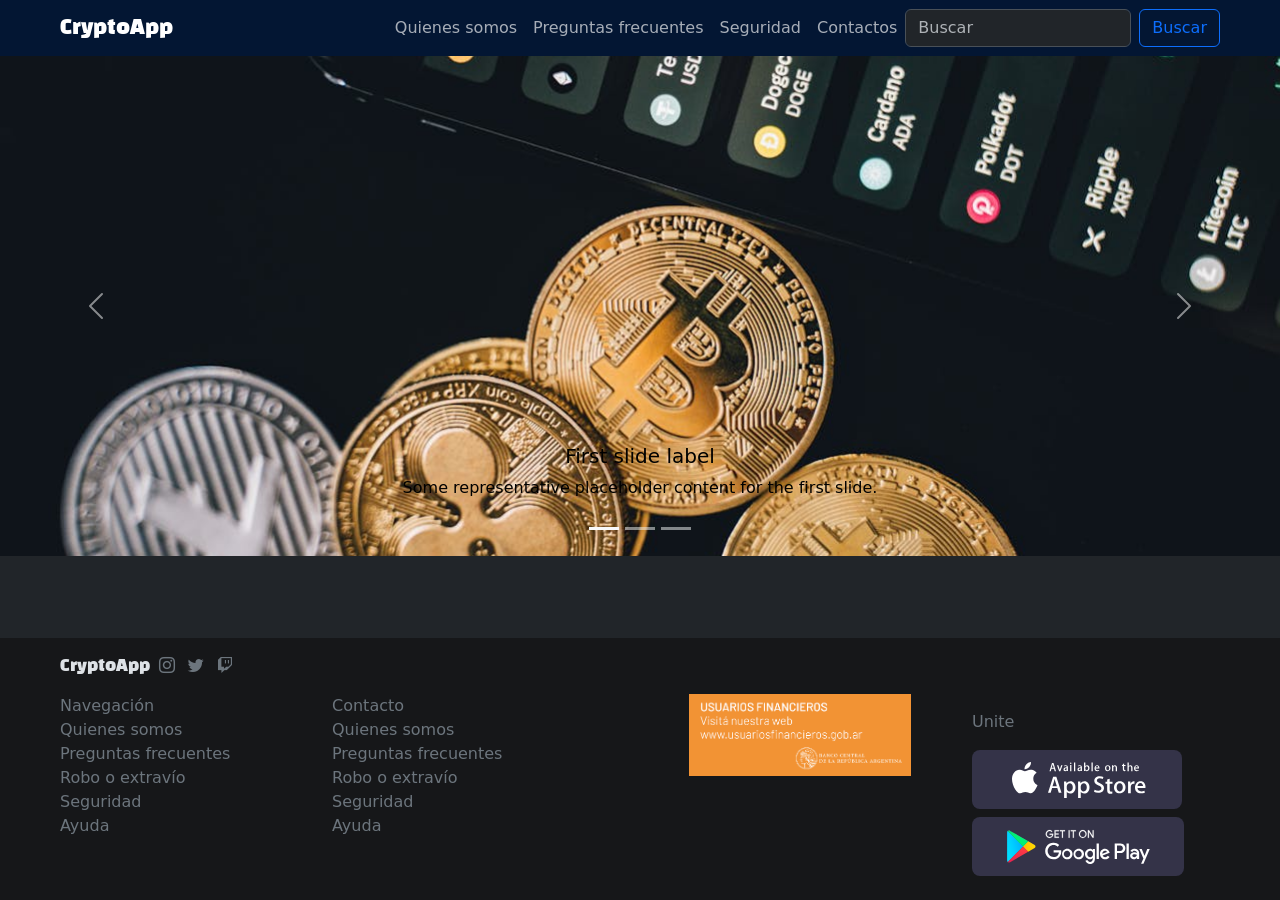
==== index.html @ b3b66b2b "modifique los iconos de atras y adelante y las lineas de controles del carousel" ====
<!doctype html>
<html lang="es" data-bs-theme="dark">
  <head>
    <meta charset="UTF-8" />
    <meta name="viewport" content="width=device-width, initial-scale=1.0" />
    <meta name="description" content="Empresa de criptomonedas" />
    <meta name="author" content="Valentin Patti" />
    <link rel="stylesheet" href="./css/bootstrap.min.css" />
    <link rel="stylesheet" href="./css/style.css" />
    <title>CryptoApp</title>
  </head>
  <body>
    <header>
      <nav class="navbar navbar-expand-lg bg-primary-subtle">
        <div class="container-fluid ms-md-5">
          <a class="navbar-brand cryptoapp" href="./index.html">CryptoApp</a>

          <button
            class="navbar-toggler"
            type="button"
            data-bs-toggle="collapse"
            data-bs-target="#navbarSupportedContent"
            aria-controls="navbarSupportedContent"
            aria-expanded="false"
            aria-label="Toggle navigation"
          >
            <span class="navbar-toggler-icon"></span>
          </button>

          <div class="collapse navbar-collapse" id="navbarSupportedContent">
            <ul class="navbar-nav ms-auto mb-2 mb-lg-0">
              <li class="nav-item">
                <a
                  class="nav-link"
                  aria-current="page"
                  href="./pages/quienes-somos.html"
                  >Quienes somos</a
                >
              </li>
              <li class="nav-item">
                <a class="nav-link" href="./pages/preguntas-frecuentes.html"
                  >Preguntas frecuentes</a
                >
              </li>
              <li class="nav-item">
                <a class="nav-link" href="#">Seguridad</a>
              </li>
              <li class="nav-item">
                <a class="nav-link" href="./pages/contacto.html">Contactos</a>
              </li>
            </ul>
            <form class="d-flex" role="search">
              <input
                class="form-control me-2"
                type="search"
                placeholder="Buscar"
                aria-label="Search"
              />
              <button class="btn btn-outline-primary me-5" type="submit">
                Buscar
              </button>
            </form>
          </div>
        </div>
      </nav>
    </header>
    <main>
      <section id="carousel-CryptoApp" class="carousel slide">
        <div class="carousel-indicators">
          <button
            type="button"
            data-bs-target="#carousel-CryptoApp"
            data-bs-slide-to="0"
            class="active bg-light"
            aria-current="true"
            aria-label="Slide 1"
          ></button>
          <button
            type="button"
            data-bs-target="#carousel-CryptoApp"
            class="bg-light"
            data-bs-slide-to="1"
            aria-label="Slide 2"
          ></button>
          <button
            type="button"
            data-bs-target="#carousel-CryptoApp"
            class="bg-light"
            data-bs-slide-to="2"
            aria-label="Slide 3"
          ></button>
        </div>
        <div class="carousel-inner">
          <div class="carousel-item active">
            <img
              src="./img/banner/app-coins.jpg"
              class="d-block w-100 img-carousel"
              alt="..."
            />
            <div class="carousel-caption d-none d-md-block">
              <h5>First slide label</h5>
              <p>
                Some representative placeholder content for the first slide.
              </p>
            </div>
          </div>
          <div class="carousel-item">
            <img
              src="./img/banner/blockchain.jpg"
              class="d-block w-100 img-carousel img-carousel-celular"
              alt="..."
            />
            <div class="carousel-caption d-none d-md-block">
              <h5>Second slide label</h5>
              <p>
                Some representative placeholder content for the second slide.
              </p>
            </div>
          </div>
          <div class="carousel-item">
            <img
              src="./img/banner/ethereum-bitcoin.jpg"
              class="d-block w-100 img-carousel"
              alt="..."
            />
            <div class="carousel-caption d-none d-md-block">
              <h5>Third slide label</h5>
              <p>
                Some representative placeholder content for the third slide.
              </p>
            </div>
          </div>
        </div>
        <button
          class="carousel-control-prev"
          type="button"
          data-bs-target="#carousel-CryptoApp"
          data-bs-slide="prev"
        >
          <span class="carousel-control-prev-icon" aria-hidden="true"></span>
          <span class="visually-hidden">Previous</span>
        </button>
        <button
          class="carousel-control-next"
          type="button"
          data-bs-target="#carousel-CryptoApp"
          data-bs-slide="next"
        >
          <span class="carousel-control-next-icon" aria-hidden="true"></span>
          <span class="visually-hidden">Next</span>
        </button>
      </section>
    </main>
    <footer class="bg-secondary-subtle">
      <div class="container-fluid">
        <div class="cryptoapp text-center text-md-start py-3 ms-md-5">
          CryptoApp
          <i class="bi bi-instagram mx-1 text-secondary"></i>
          <i class="bi bi-twitter mx-1 text-secondary"></i>
          <i class="bi bi-twitch mx-1 text-secondary"></i>
        </div>

        <div class="row">
          <div class="text-center col-md-6 text-md-start col-lg-3">
            <ul class="text-secondary list-unstyled ms-md-5">
              Navegación
              <li>
                <a href="#" class="text-secondary text-decoration-none"
                  >Quienes somos</a
                >
              </li>
              <li>
                <a href="#" class="text-secondary text-decoration-none"
                  >Preguntas frecuentes</a
                >
              </li>
              <li>
                <a href="#" class="text-secondary text-decoration-none"
                  >Robo o extravío</a
                >
              </li>
              <li>
                <a href="#" class="text-secondary text-decoration-none"
                  >Seguridad</a
                >
              </li>
              <li>
                <a href="#" class="text-secondary text-decoration-none"
                  >Ayuda</a
                >
              </li>
            </ul>
          </div>

          <div class="text-center col-md-6 text-md-start col-lg-3">
            <ul class="text-secondary list-unstyled">
              Contacto
              <li>
                <a href="#" class="text-secondary text-decoration-none"
                  >Quienes somos</a
                >
              </li>
              <li>
                <a href="#" class="text-secondary text-decoration-none"
                  >Preguntas frecuentes</a
                >
              </li>
              <li>
                <a href="#" class="text-secondary text-decoration-none"
                  >Robo o extravío</a
                >
              </li>
              <li>
                <a href="#" class="text-secondary text-decoration-none"
                  >Seguridad</a
                >
              </li>
              <li>
                <a href="#" class="text-secondary text-decoration-none"
                  >Ayuda</a
                >
              </li>
            </ul>
          </div>

          <div class="w-md-50 w-lg-25">
            <img
              src="./img/usuariosfinancieros.png"
              alt="usuariosfinancieros"
              class="w-75 mx-auto d-block col-md-6 col-lg3"
            />
          </div>

          <div
            class="text-center text-secondary py-3 col-md-6 text-md-start col-lg-3"
          >
            <p class="text-md-start">Unite</p>
            <img src="./img/badge-apple-store.svg" alt="appstore" class="" />
            <img
              src="./img/google-play-badge-bb.svg"
              alt="googleplay"
              class="py-2"
            />
          </div>
        </div>
      </div>
    </footer>
    <script src="./js/bootstrap.bundle.min.js"></script>
  </body>
</html>
---- css/style.css ----
@import url("https://fonts.googleapis.com/css2?family=Black+Han+Sans&family=Montserrat:ital,wght@0,100..900;1,100..900&family=Roboto+Slab:wght@100..900&family=Roboto:ital,wght@0,100..900;1,100..900&display=swap");
@import url("https://cdn.jsdelivr.net/npm/bootstrap-icons@1.13.1/font/bootstrap-icons.min.css");
body {
  min-height: 100vh;
  display: flex;
  flex-direction: column;
}

main {
  flex-grow: 1;
}

.cryptoapp {
  font-family: "Black Han Sans", sans-serif;
}

.img-carousel {
  height: 250px;
  object-fit: cover;
}

.carousel-control-prev-icon, .carousel-control-next-icon{
    filter: invert(1);
}

@media (width >= 768px) {
  .w-md-50 {
    width: 50%;
  }
}

@media (width >= 992px) {
  .w-lg-25 {
    width: 25%;
  }
}

@media (width >= 768px) {
  .img-carousel {
    height: 350px;
  }
}

@media (width >= 992px) {
  .img-carousel {
    height: 500px;
  }

  .img-carousel-celular{
    object-position: 50% 80%;
  }
}
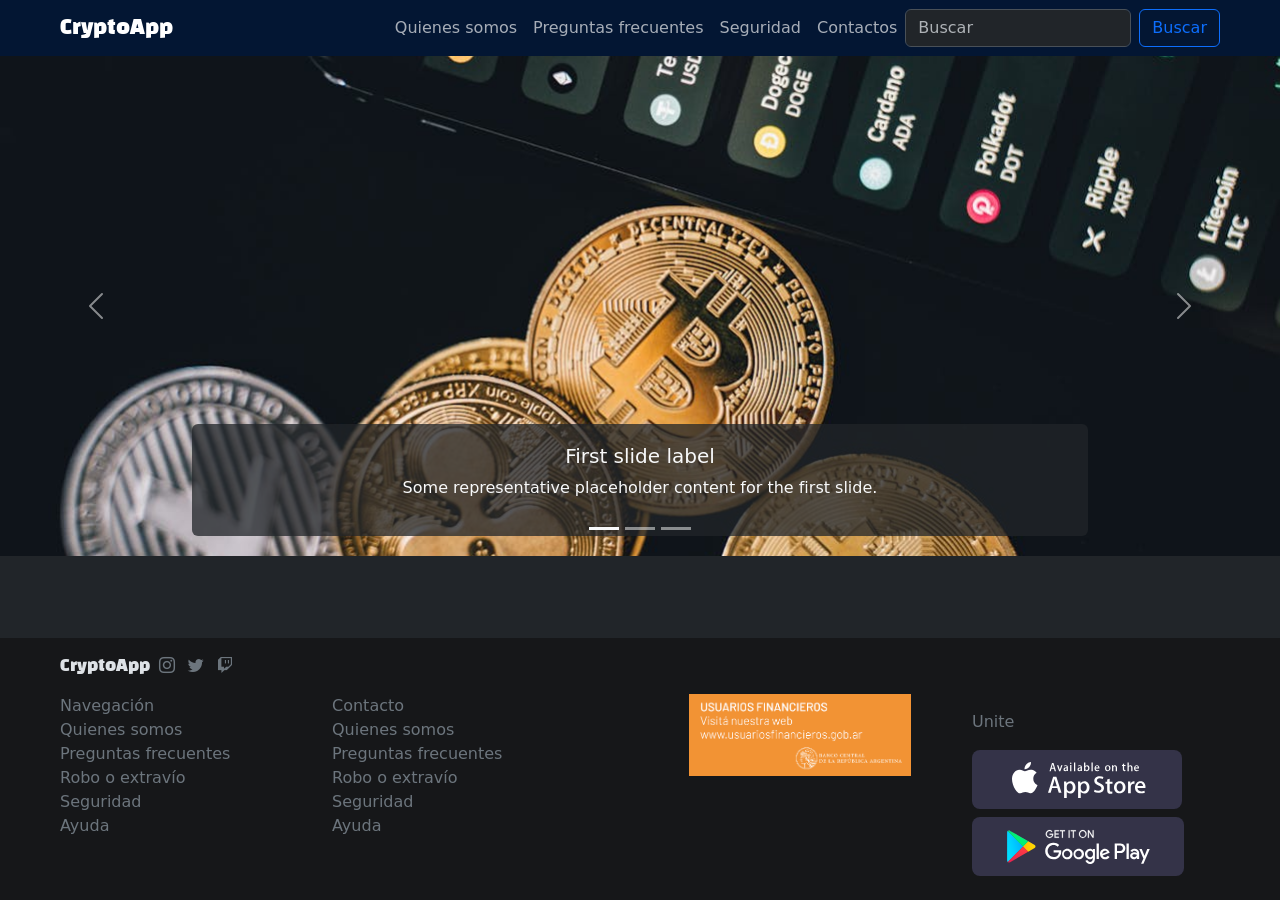
==== commit 829e03d8: "adapte el color de fondo de los textos del carousel y agregamos el atributo alt correspondiente a su" ====
--- a/index.html
+++ b/index.html
@@ -95,9 +95,9 @@
             <img
               src="./img/banner/app-coins.jpg"
               class="d-block w-100 img-carousel"
-              alt="..."
-            />
-            <div class="carousel-caption d-none d-md-block">
+              alt="imagen de monedas digitales"
+            />
+            <div class="carousel-caption d-none d-md-block bg-dark text-light bg-opacity-75 rounded">
               <h5>First slide label</h5>
               <p>
                 Some representative placeholder content for the first slide.
@@ -108,9 +108,9 @@
             <img
               src="./img/banner/blockchain.jpg"
               class="d-block w-100 img-carousel img-carousel-celular"
-              alt="..."
-            />
-            <div class="carousel-caption d-none d-md-block">
+              alt="imagen app de celular"
+            />
+            <div class="carousel-caption d-none d-md-block bg-dark text-light bg-opacity-75 rounded">
               <h5>Second slide label</h5>
               <p>
                 Some representative placeholder content for the second slide.
@@ -121,9 +121,9 @@
             <img
               src="./img/banner/ethereum-bitcoin.jpg"
               class="d-block w-100 img-carousel"
-              alt="..."
-            />
-            <div class="carousel-caption d-none d-md-block">
+              alt="imagen de moneda ethereum y bitcoin"
+            />
+            <div class="carousel-caption d-none d-md-block bg-dark text-light bg-opacity-75 rounded">
               <h5>Third slide label</h5>
               <p>
                 Some representative placeholder content for the third slide.
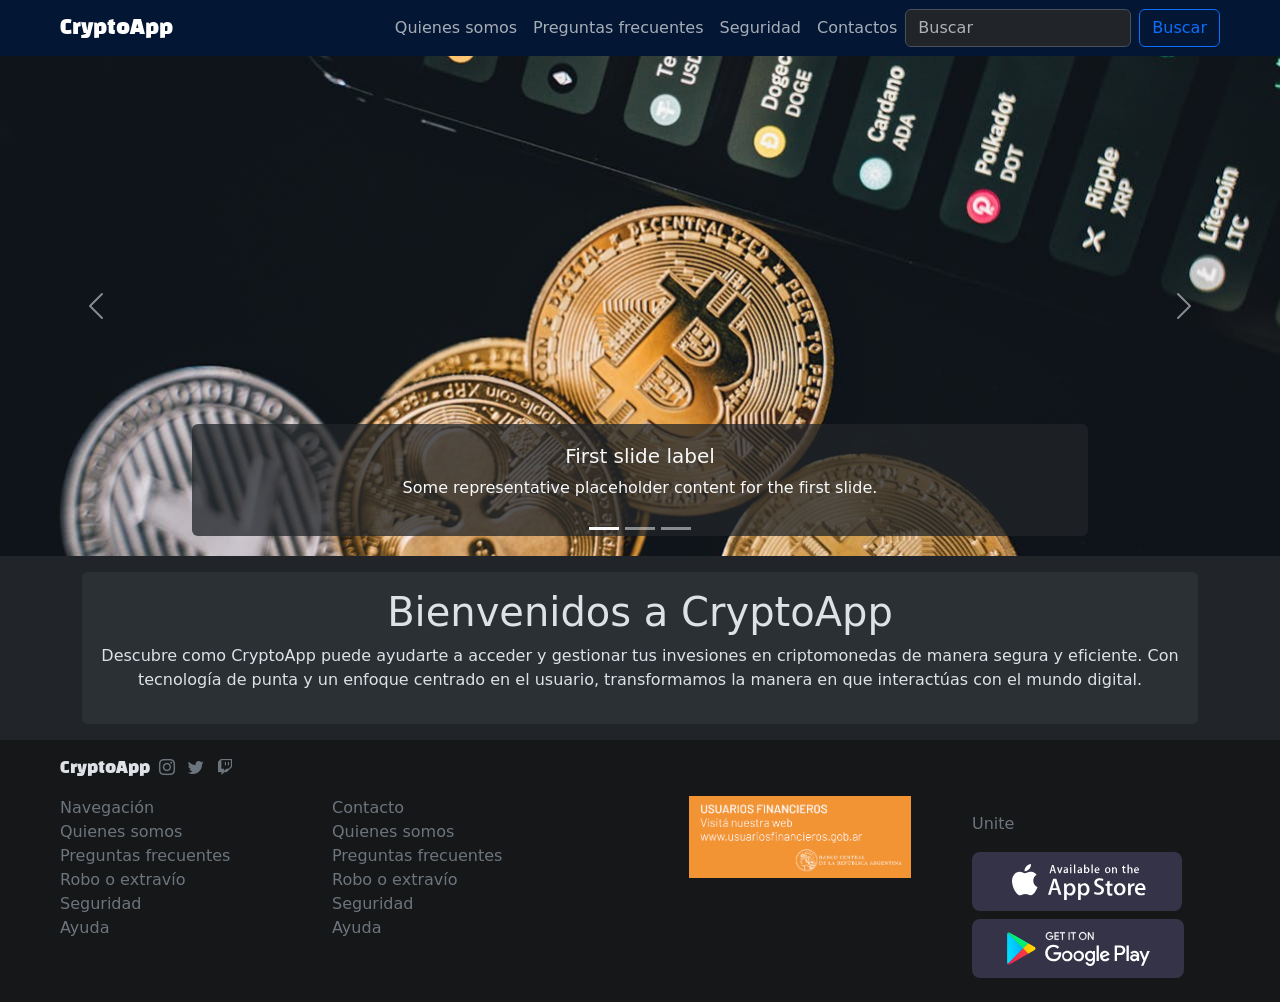
==== commit 587fe832: "agregue el articulo de bienvenida con una descripcion" ====
--- a/index.html
+++ b/index.html
@@ -65,6 +65,7 @@
       </nav>
     </header>
     <main>
+      <!-- seccion carousel -->
       <section id="carousel-CryptoApp" class="carousel slide">
         <div class="carousel-indicators">
           <button
@@ -97,7 +98,9 @@
               class="d-block w-100 img-carousel"
               alt="imagen de monedas digitales"
             />
-            <div class="carousel-caption d-none d-md-block bg-dark text-light bg-opacity-75 rounded">
+            <div
+              class="carousel-caption d-none d-md-block bg-dark text-light bg-opacity-75 rounded"
+            >
               <h5>First slide label</h5>
               <p>
                 Some representative placeholder content for the first slide.
@@ -110,7 +113,9 @@
               class="d-block w-100 img-carousel img-carousel-celular"
               alt="imagen app de celular"
             />
-            <div class="carousel-caption d-none d-md-block bg-dark text-light bg-opacity-75 rounded">
+            <div
+              class="carousel-caption d-none d-md-block bg-dark text-light bg-opacity-75 rounded"
+            >
               <h5>Second slide label</h5>
               <p>
                 Some representative placeholder content for the second slide.
@@ -123,7 +128,9 @@
               class="d-block w-100 img-carousel"
               alt="imagen de moneda ethereum y bitcoin"
             />
-            <div class="carousel-caption d-none d-md-block bg-dark text-light bg-opacity-75 rounded">
+            <div
+              class="carousel-caption d-none d-md-block bg-dark text-light bg-opacity-75 rounded"
+            >
               <h5>Third slide label</h5>
               <p>
                 Some representative placeholder content for the third slide.
@@ -150,6 +157,13 @@
           <span class="visually-hidden">Next</span>
         </button>
       </section>
+      <!-- seccion bienvenida -->
+       <section class="container text-center">
+        <article class="my-3 bg-body-tertiary p-3 rounded">
+          <h1>Bienvenidos a CryptoApp</h1>
+          <p>Descubre como CryptoApp puede ayudarte a acceder y gestionar tus invesiones en criptomonedas de manera segura y eficiente. Con tecnología de punta y un enfoque centrado en el usuario, transformamos la manera en que interactúas con el mundo digital.</p>
+        </article>
+       </section>
     </main>
     <footer class="bg-secondary-subtle">
       <div class="container-fluid">
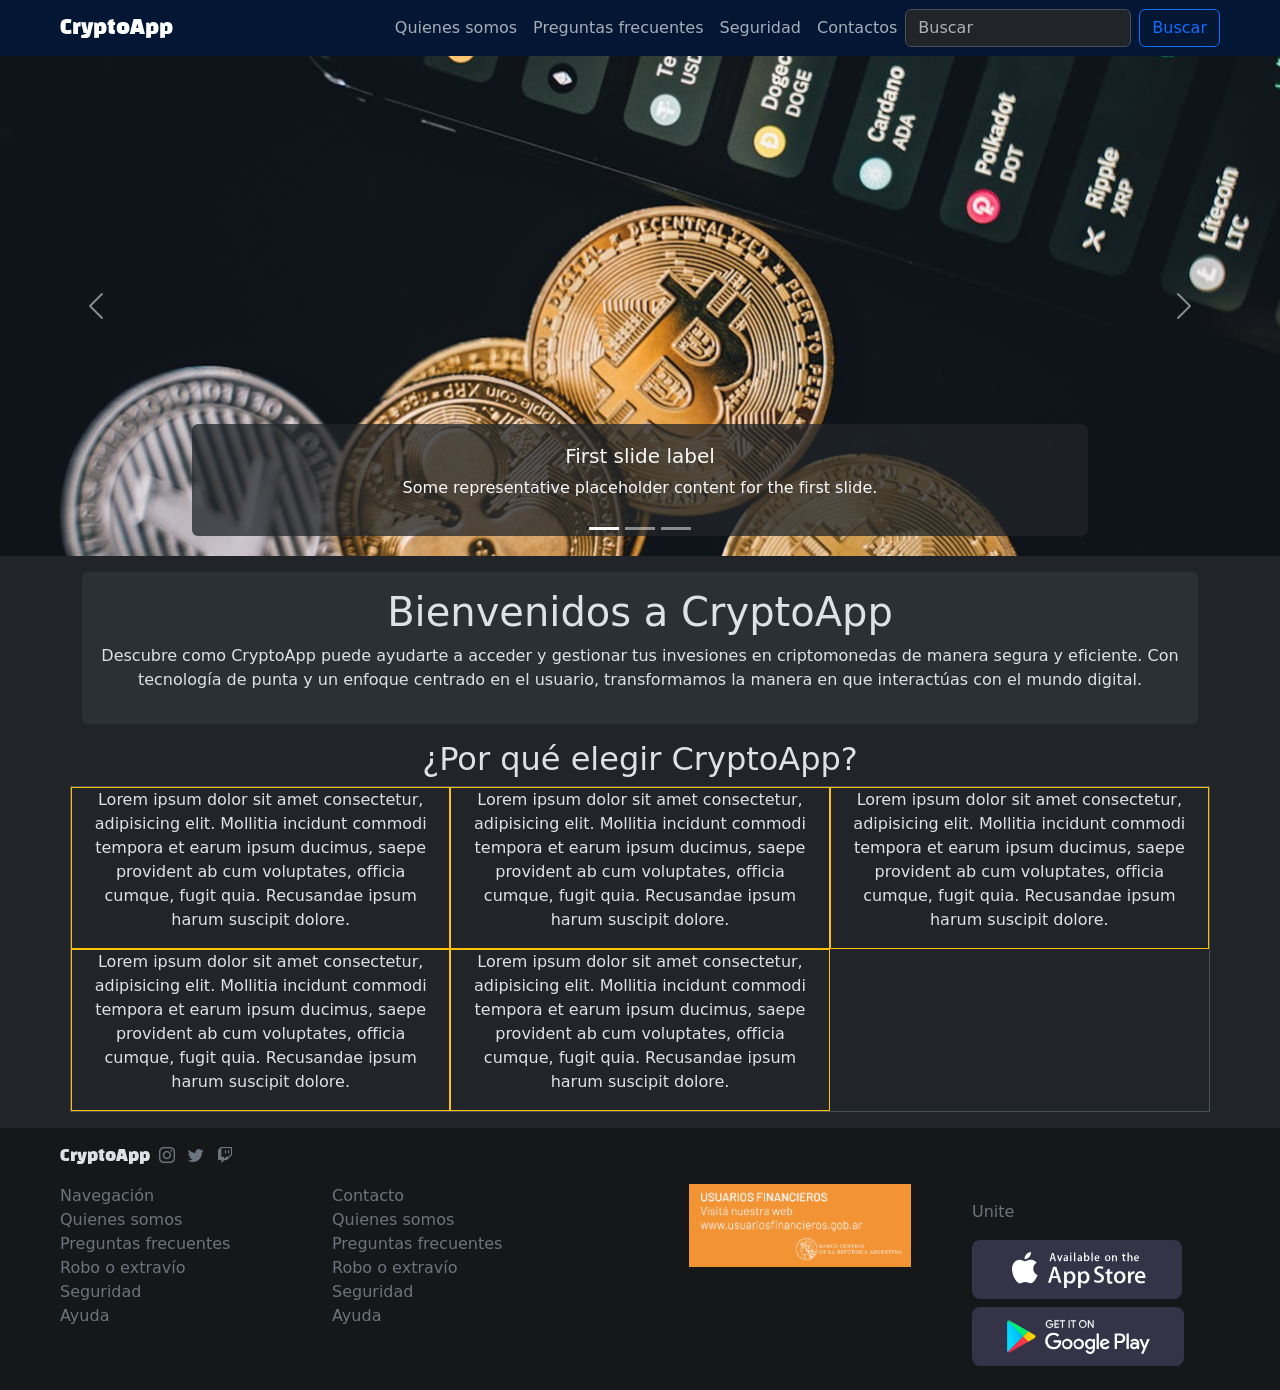
==== commit 59a4aed2: "agregue en el articulo una grilla con 5 columnas" ====
--- a/index.html
+++ b/index.html
@@ -163,6 +163,26 @@
           <h1>Bienvenidos a CryptoApp</h1>
           <p>Descubre como CryptoApp puede ayudarte a acceder y gestionar tus invesiones en criptomonedas de manera segura y eficiente. Con tecnología de punta y un enfoque centrado en el usuario, transformamos la manera en que interactúas con el mundo digital.</p>
         </article>
+        <article class="my-3">
+          <h2>¿Por qué elegir CryptoApp?</h2>
+          <div class="row border">
+            <div class="col-12 col-md-6 col-lg-4 border border-warning">
+              <p>Lorem ipsum dolor sit amet consectetur, adipisicing elit. Mollitia incidunt commodi tempora et earum ipsum ducimus, saepe provident ab cum voluptates, officia cumque, fugit quia. Recusandae ipsum harum suscipit dolore.</p>
+            </div>
+            <div class="col-12 col-md-6 col-lg-4 border border-warning">
+              <p>Lorem ipsum dolor sit amet consectetur, adipisicing elit. Mollitia incidunt commodi tempora et earum ipsum ducimus, saepe provident ab cum voluptates, officia cumque, fugit quia. Recusandae ipsum harum suscipit dolore.</p>
+            </div>
+            <div class="col-12 col-md-6 col-lg-4 border border-warning">
+              <p>Lorem ipsum dolor sit amet consectetur, adipisicing elit. Mollitia incidunt commodi tempora et earum ipsum ducimus, saepe provident ab cum voluptates, officia cumque, fugit quia. Recusandae ipsum harum suscipit dolore.</p>
+            </div>
+            <div class="col-12 col-md-6 col-lg-4 border border-warning">
+              <p>Lorem ipsum dolor sit amet consectetur, adipisicing elit. Mollitia incidunt commodi tempora et earum ipsum ducimus, saepe provident ab cum voluptates, officia cumque, fugit quia. Recusandae ipsum harum suscipit dolore.</p>
+            </div>
+            <div class="col-12 col-md-6 col-lg-4 border border-warning">
+              <p>Lorem ipsum dolor sit amet consectetur, adipisicing elit. Mollitia incidunt commodi tempora et earum ipsum ducimus, saepe provident ab cum voluptates, officia cumque, fugit quia. Recusandae ipsum harum suscipit dolore.</p>
+            </div>
+          </div>
+        </article>
        </section>
     </main>
     <footer class="bg-secondary-subtle">
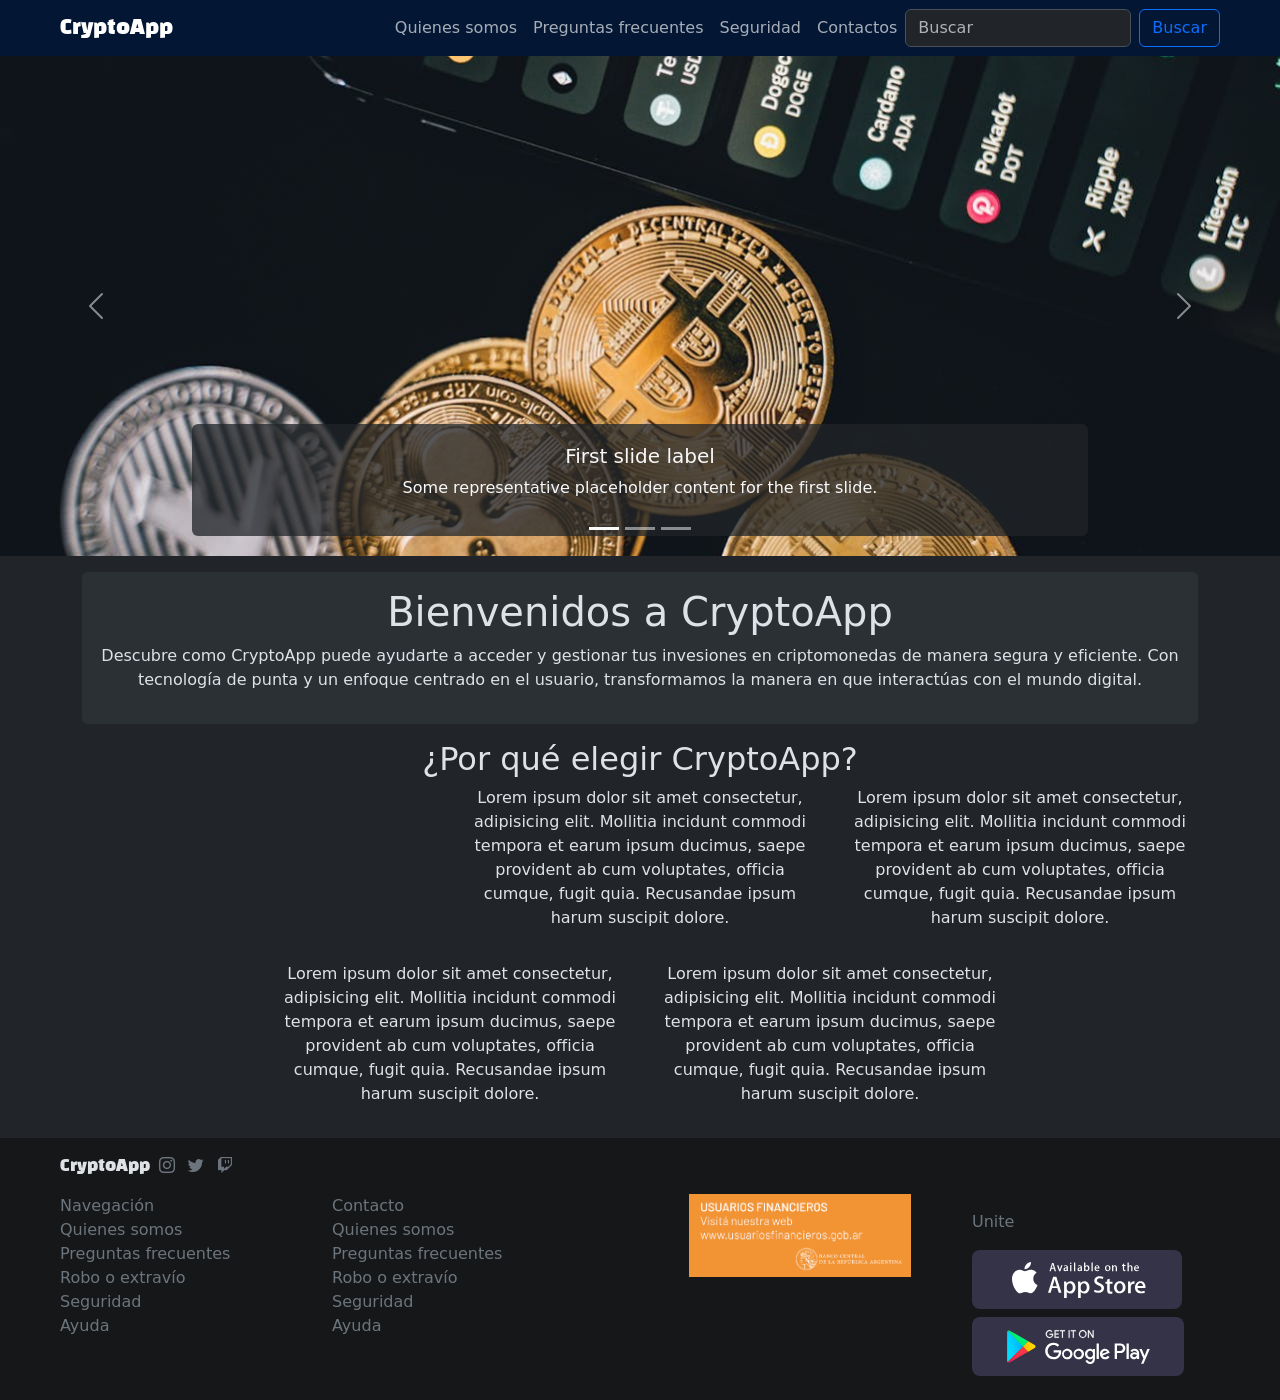
==== commit 102e37c3: "borre los bordes de la grilla y agregue row gap" ====
--- a/index.html
+++ b/index.html
@@ -165,20 +165,20 @@
         </article>
         <article class="my-3">
           <h2>¿Por qué elegir CryptoApp?</h2>
-          <div class="row border">
-            <div class="col-12 col-md-6 col-lg-4 border border-warning">
-              <p>Lorem ipsum dolor sit amet consectetur, adipisicing elit. Mollitia incidunt commodi tempora et earum ipsum ducimus, saepe provident ab cum voluptates, officia cumque, fugit quia. Recusandae ipsum harum suscipit dolore.</p>
-            </div>
-            <div class="col-12 col-md-6 col-lg-4 border border-warning">
-              <p>Lorem ipsum dolor sit amet consectetur, adipisicing elit. Mollitia incidunt commodi tempora et earum ipsum ducimus, saepe provident ab cum voluptates, officia cumque, fugit quia. Recusandae ipsum harum suscipit dolore.</p>
-            </div>
-            <div class="col-12 col-md-6 col-lg-4 border border-warning">
-              <p>Lorem ipsum dolor sit amet consectetur, adipisicing elit. Mollitia incidunt commodi tempora et earum ipsum ducimus, saepe provident ab cum voluptates, officia cumque, fugit quia. Recusandae ipsum harum suscipit dolore.</p>
-            </div>
-            <div class="col-12 col-md-6 col-lg-4 border border-warning">
-              <p>Lorem ipsum dolor sit amet consectetur, adipisicing elit. Mollitia incidunt commodi tempora et earum ipsum ducimus, saepe provident ab cum voluptates, officia cumque, fugit quia. Recusandae ipsum harum suscipit dolore.</p>
-            </div>
-            <div class="col-12 col-md-6 col-lg-4 border border-warning">
+          <div class="row justify-content-center row-gap-3">
+            <div class="col-12 col-md-6 col-lg-4">
+              
+            </div>
+            <div class="col-12 col-md-6 col-lg-4">
+              <p>Lorem ipsum dolor sit amet consectetur, adipisicing elit. Mollitia incidunt commodi tempora et earum ipsum ducimus, saepe provident ab cum voluptates, officia cumque, fugit quia. Recusandae ipsum harum suscipit dolore.</p>
+            </div>
+            <div class="col-12 col-md-6 col-lg-4">
+              <p>Lorem ipsum dolor sit amet consectetur, adipisicing elit. Mollitia incidunt commodi tempora et earum ipsum ducimus, saepe provident ab cum voluptates, officia cumque, fugit quia. Recusandae ipsum harum suscipit dolore.</p>
+            </div>
+            <div class="col-12 col-md-6 col-lg-4">
+              <p>Lorem ipsum dolor sit amet consectetur, adipisicing elit. Mollitia incidunt commodi tempora et earum ipsum ducimus, saepe provident ab cum voluptates, officia cumque, fugit quia. Recusandae ipsum harum suscipit dolore.</p>
+            </div>
+            <div class="col-12 col-md-6 col-lg-4">
               <p>Lorem ipsum dolor sit amet consectetur, adipisicing elit. Mollitia incidunt commodi tempora et earum ipsum ducimus, saepe provident ab cum voluptates, officia cumque, fugit quia. Recusandae ipsum harum suscipit dolore.</p>
             </div>
           </div>
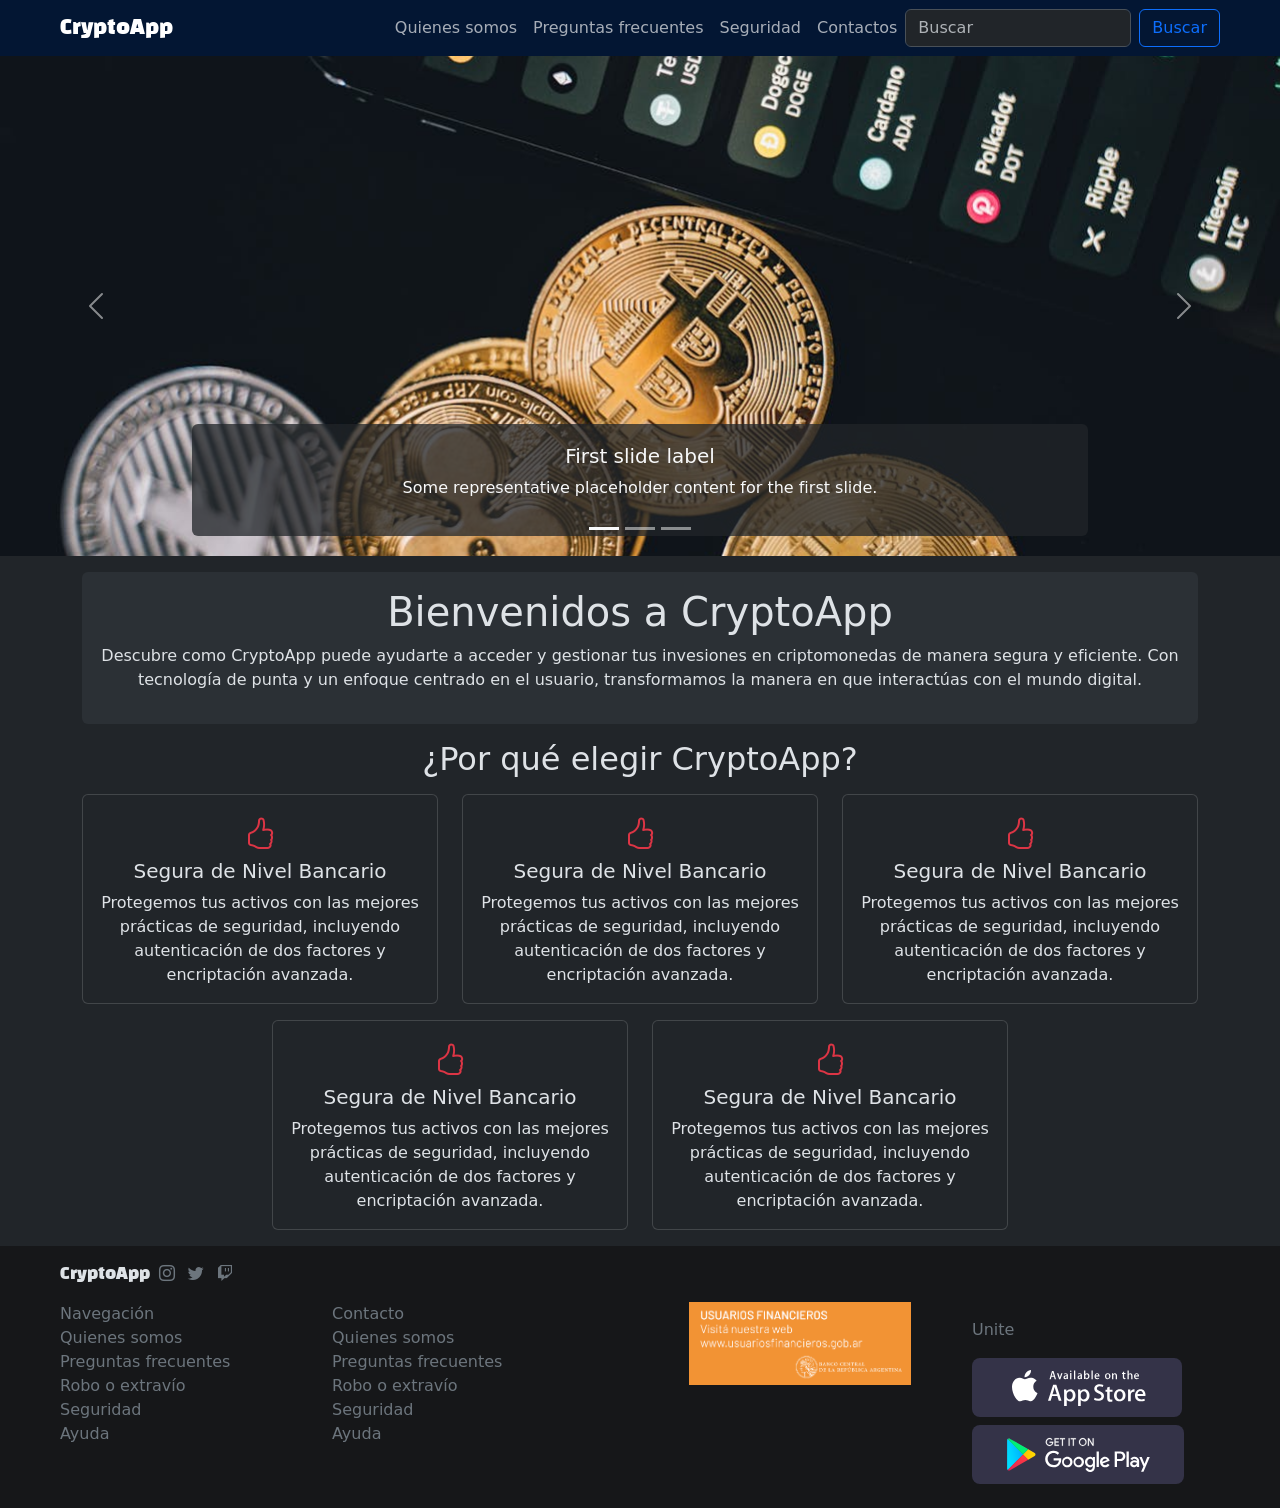
==== commit 1cf32625: "agregue la estructura de las cards en las columnas de la grilla de por que elegir cryptoapp" ====
--- a/index.html
+++ b/index.html
@@ -158,32 +158,77 @@
         </button>
       </section>
       <!-- seccion bienvenida -->
-       <section class="container text-center">
+      <section class="container text-center">
         <article class="my-3 bg-body-tertiary p-3 rounded">
           <h1>Bienvenidos a CryptoApp</h1>
-          <p>Descubre como CryptoApp puede ayudarte a acceder y gestionar tus invesiones en criptomonedas de manera segura y eficiente. Con tecnología de punta y un enfoque centrado en el usuario, transformamos la manera en que interactúas con el mundo digital.</p>
+          <p>
+            Descubre como CryptoApp puede ayudarte a acceder y gestionar tus
+            invesiones en criptomonedas de manera segura y eficiente. Con
+            tecnología de punta y un enfoque centrado en el usuario,
+            transformamos la manera en que interactúas con el mundo digital.
+          </p>
         </article>
         <article class="my-3">
           <h2>¿Por qué elegir CryptoApp?</h2>
-          <div class="row justify-content-center row-gap-3">
-            <div class="col-12 col-md-6 col-lg-4">
-              
-            </div>
-            <div class="col-12 col-md-6 col-lg-4">
-              <p>Lorem ipsum dolor sit amet consectetur, adipisicing elit. Mollitia incidunt commodi tempora et earum ipsum ducimus, saepe provident ab cum voluptates, officia cumque, fugit quia. Recusandae ipsum harum suscipit dolore.</p>
-            </div>
-            <div class="col-12 col-md-6 col-lg-4">
-              <p>Lorem ipsum dolor sit amet consectetur, adipisicing elit. Mollitia incidunt commodi tempora et earum ipsum ducimus, saepe provident ab cum voluptates, officia cumque, fugit quia. Recusandae ipsum harum suscipit dolore.</p>
-            </div>
-            <div class="col-12 col-md-6 col-lg-4">
-              <p>Lorem ipsum dolor sit amet consectetur, adipisicing elit. Mollitia incidunt commodi tempora et earum ipsum ducimus, saepe provident ab cum voluptates, officia cumque, fugit quia. Recusandae ipsum harum suscipit dolore.</p>
-            </div>
-            <div class="col-12 col-md-6 col-lg-4">
-              <p>Lorem ipsum dolor sit amet consectetur, adipisicing elit. Mollitia incidunt commodi tempora et earum ipsum ducimus, saepe provident ab cum voluptates, officia cumque, fugit quia. Recusandae ipsum harum suscipit dolore.</p>
+          <div class="row mt-3 justify-content-center row-gap-3">
+            <div class="col-12 col-md-6 col-lg-4">
+              <div class="card">
+                <div class="card-body">
+                  <i class="bi bi-hand-thumbs-up fs-2 text-danger"></i>
+                  <h5 class="card-title">Segura de Nivel Bancario</h5>
+                  <p class="card-text">
+                    Protegemos tus activos con las mejores prácticas de seguridad, incluyendo autenticación de dos factores y encriptación avanzada.
+                  </p>
+                </div>
+              </div>
+            </div>
+            <div class="col-12 col-md-6 col-lg-4">
+              <div class="card">
+                <div class="card-body">
+                  <i class="bi bi-hand-thumbs-up fs-2 text-danger"></i>
+                  <h5 class="card-title">Segura de Nivel Bancario</h5>
+                  <p class="card-text">
+                    Protegemos tus activos con las mejores prácticas de seguridad, incluyendo autenticación de dos factores y encriptación avanzada.
+                  </p>
+                </div>
+              </div>
+            </div>
+            <div class="col-12 col-md-6 col-lg-4">
+              <div class="card">
+                <div class="card-body">
+                  <i class="bi bi-hand-thumbs-up fs-2 text-danger"></i>
+                  <h5 class="card-title">Segura de Nivel Bancario</h5>
+                  <p class="card-text">
+                    Protegemos tus activos con las mejores prácticas de seguridad, incluyendo autenticación de dos factores y encriptación avanzada.
+                  </p>
+                </div>
+              </div>
+            </div>
+            <div class="col-12 col-md-6 col-lg-4">
+              <div class="card">
+                <div class="card-body">
+                  <i class="bi bi-hand-thumbs-up fs-2 text-danger"></i>
+                  <h5 class="card-title">Segura de Nivel Bancario</h5>
+                  <p class="card-text">
+                    Protegemos tus activos con las mejores prácticas de seguridad, incluyendo autenticación de dos factores y encriptación avanzada.
+                  </p>
+                </div>
+              </div>
+            </div>
+            <div class="col-12 col-md-6 col-lg-4">
+              <div class="card">
+                <div class="card-body">
+                  <i class="bi bi-hand-thumbs-up fs-2 text-danger"></i>
+                  <h5 class="card-title">Segura de Nivel Bancario</h5>
+                  <p class="card-text">
+                    Protegemos tus activos con las mejores prácticas de seguridad, incluyendo autenticación de dos factores y encriptación avanzada.
+                  </p>
+                </div>
+              </div>
             </div>
           </div>
         </article>
-       </section>
+      </section>
     </main>
     <footer class="bg-secondary-subtle">
       <div class="container-fluid">
